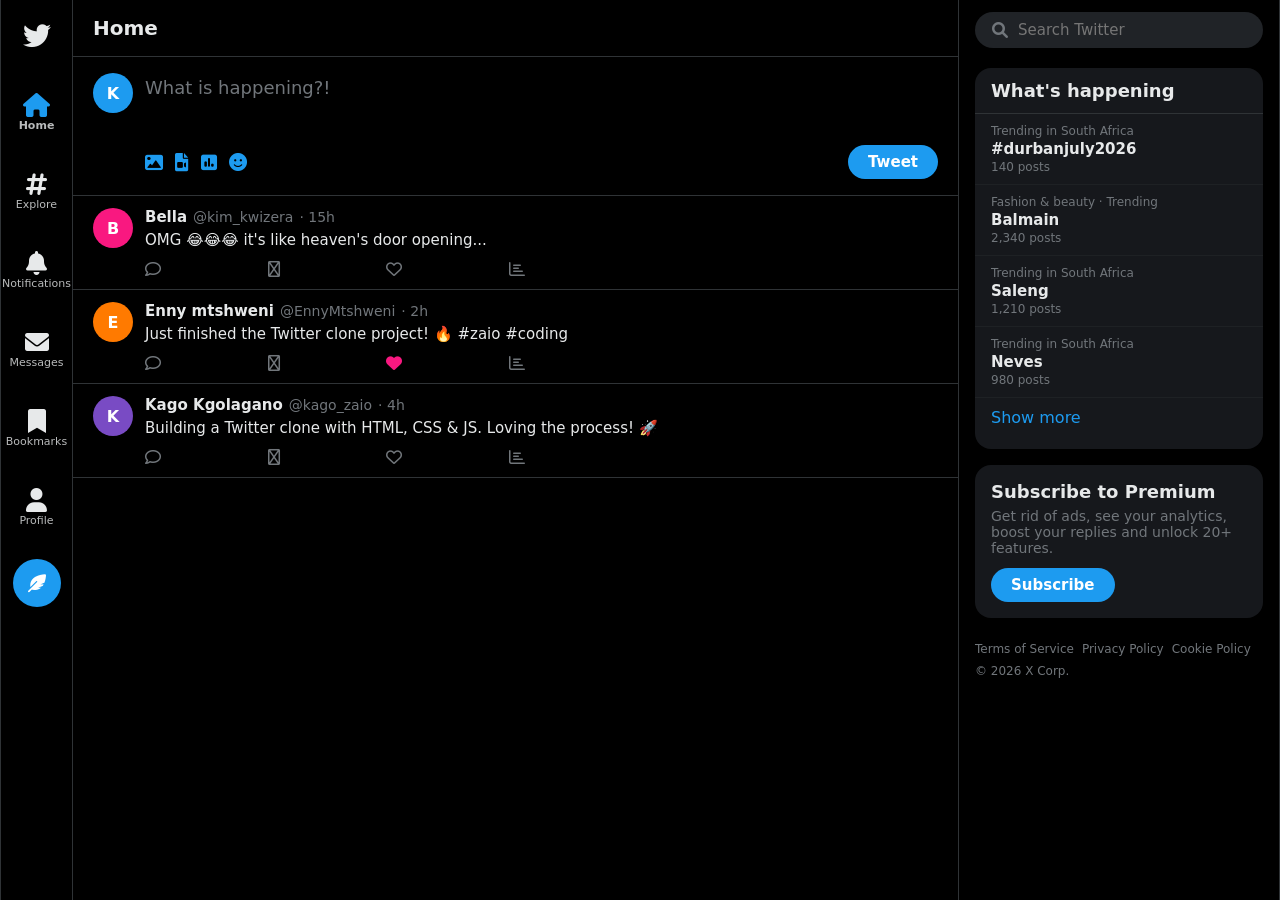
==== index.html @ 8035c953 "first commit" ====
<!DOCTYPE html>
<html lang="en">
<head>
  <meta charset="UTF-8" />
  <meta name="viewport" content="width=device-width, initial-scale=1.0, maximum-scale=1.0, user-scalable=yes" />
  <title>Twitter / X · Timeline</title>
  <!-- Font Awesome (free icons) -->
  <link rel="stylesheet" href="https://cdnjs.cloudflare.com/ajax/libs/font-awesome/6.0.0-beta3/css/all.min.css" />
  <!-- external CSS -->
  <link rel="stylesheet" href="./style.css" />
</head>
<body>
  <div class="app">

    <!-- ===== NAV SECTION (left sidebar) ===== -->
    <nav class="nav-sidebar" aria-label="Main navigation">
      <div class="logo"><i class="fab fa-twitter"></i></div>
      <a href="#" class="nav-item active"><i class="fas fa-home"></i><span>Home</span></a>
      <a href="#" class="nav-item"><i class="fas fa-hashtag"></i><span>Explore</span></a>
      <a href="#" class="nav-item"><i class="fas fa-bell"></i><span>Notifications</span></a>
      <a href="#" class="nav-item"><i class="fas fa-envelope"></i><span>Messages</span></a>
      <a href="#" class="nav-item"><i class="fas fa-bookmark"></i><span>Bookmarks</span></a>
      <a href="#" class="nav-item"><i class="fas fa-user"></i><span>Profile</span></a>
      <button class="tweet-btn" aria-label="Tweet"><i class="fas fa-feather-alt"></i></button>
    </nav>

    <!-- ===== MAIN SECTION (timeline) ===== -->
    <main class="main-timeline">
      <div class="main-header">
        <h2>Home</h2>
        <i class="fas fa-sparkles"></i>
      </div>

      <!-- Tweet box -->
      <div class="tweet-box">
        <div class="avatar">K</div>
        <div class="input-area">
          <textarea id="tweetInput" placeholder="What is happening?!" rows="2"></textarea>
          <div class="tweet-actions">
            <div class="icons">
              <i class="fas fa-image"></i>
              <i class="fas fa-file-video"></i>
              <i class="fas fa-poll"></i>
              <i class="fas fa-smile"></i>
            </div>
            <button class="tweet-submit" id="tweetSubmit">Tweet</button>
          </div>
        </div>
      </div>

      <!-- Feed / posts -->
      <div class="feed" id="feedContainer">
        <!-- posts injected by JS -->
      </div>
    </main>

    <!-- ===== RIGHT SIDEBAR (hero / trending + premium) ===== -->
    <aside class="right-sidebar">
      <div class="search-box">
        <i class="fas fa-search"></i>
        <input type="text" placeholder="Search Twitter" />
      </div>

      <div class="trends">
        <h3>What's happening</h3>
        <div class="trend-item">
          <div class="category">Trending in South Africa</div>
          <div class="title">#durbanjuly2026</div>
          <div class="count">140 posts</div>
        </div>
        <div class="trend-item">
          <div class="category">Fashion &amp; beauty · Trending</div>
          <div class="title">Balmain</div>
          <div class="count">2,340 posts</div>
        </div>
        <div class="trend-item">
          <div class="category">Trending in South Africa</div>
          <div class="title">Saleng</div>
          <div class="count">1,210 posts</div>
        </div>
        <div class="trend-item">
          <div class="category">Trending in South Africa</div>
          <div class="title">Neves</div>
          <div class="count">980 posts</div>
        </div>
        <div class="trend-item" style="color:#1d9bf0; font-weight:400; border-bottom: none;">
          Show more
        </div>
      </div>

      <div class="premium-card">
        <h4>Subscribe to Premium</h4>
        <p>Get rid of ads, see your analytics, boost your replies and unlock 20+ features.</p>
        <button>Subscribe</button>
      </div>

      <!-- tiny footer inside sidebar -->
      <div style="margin-top: 24px; font-size: 12px; color: #71767b; display: flex; flex-wrap: wrap; gap: 8px;">
        <span>Terms of Service</span> <span>Privacy Policy</span> <span>Cookie Policy</span>
        <span>&copy; 2026 X Corp.</span>
      </div>
    </aside>
  </div>

  <!-- external JavaScript -->
  <script src="./script.js"></script>
</body>
</html>
---- style.css ----
/* style.css – Twitter/X Timeline Clone */
* {
  margin: 0;
  padding: 0;
  box-sizing: border-box;
  font-family: system-ui, -apple-system, 'Segoe UI', Roboto, 'Helvetica Neue', Arial, sans-serif;
}

body {
  background: #000;
  color: #e7e9ea;
  display: flex;
  justify-content: center;
  min-height: 100vh;
}

/* main app container – mimics X layout */
.app {
  max-width: 1280px;
  width: 100%;
  display: grid;
  grid-template-columns: 72px 1fr 320px;
  gap: 0;
  background: #000;
  border-left: 1px solid #2f3336;
  border-right: 1px solid #2f3336;
  min-height: 100vh;
}

/* ========== NAV (left sidebar) ========== */
.nav-sidebar {
  padding: 12px 8px;
  border-right: 1px solid #2f3336;
  display: flex;
  flex-direction: column;
  align-items: center;
  gap: 24px;
  position: sticky;
  top: 0;
  height: 100vh;
  overflow-y: auto;
  background: #000;
}

.nav-sidebar .logo {
  font-size: 28px;
  color: #e7e9ea;
  padding: 8px;
  border-radius: 50%;
  transition: background 0.2s;
}
.nav-sidebar .logo:hover {
  background: #181818;
}

.nav-item {
  display: flex;
  flex-direction: column;
  align-items: center;
  font-size: 14px;
  color: #e7e9ea;
  padding: 8px 0;
  width: 100%;
  border-radius: 30px;
  transition: background 0.2s;
  text-decoration: none;
  font-weight: 400;
}
.nav-item i {
  font-size: 24px;
  margin-bottom: 2px;
}
.nav-item span {
  font-size: 11px;
  opacity: 0.8;
}
.nav-item:hover {
  background: #181818;
}
.nav-item.active {
  font-weight: 600;
}
.nav-item.active i {
  color: #1d9bf0;
}

.nav-sidebar .tweet-btn {
  background: #1d9bf0;
  border: none;
  color: #fff;
  font-weight: 700;
  padding: 12px 0;
  width: 48px;
  height: 48px;
  border-radius: 50%;
  font-size: 18px;
  cursor: pointer;
  transition: background 0.2s;
  display: flex;
  align-items: center;
  justify-content: center;
}
.nav-sidebar .tweet-btn:hover {
  background: #1a8cd8;
}

/* ========== MAIN (timeline) ========== */
.main-timeline {
  border-right: 1px solid #2f3336;
  min-height: 100vh;
  background: #000;
}

.main-header {
  position: sticky;
  top: 0;
  background: rgba(0, 0, 0, 0.85);
  backdrop-filter: blur(8px);
  padding: 16px 20px;
  border-bottom: 1px solid #2f3336;
  display: flex;
  justify-content: space-between;
  align-items: center;
  z-index: 10;
}
.main-header h2 {
  font-size: 20px;
  font-weight: 700;
}
.main-header i {
  font-size: 20px;
  color: #1d9bf0;
}

/* tweet box */
.tweet-box {
  padding: 16px 20px;
  border-bottom: 1px solid #2f3336;
  display: flex;
  gap: 12px;
  align-items: flex-start;
  background: #000;
}
.tweet-box .avatar {
  width: 40px;
  height: 40px;
  border-radius: 50%;
  background: #333;
  flex-shrink: 0;
  display: flex;
  align-items: center;
  justify-content: center;
  font-weight: 600;
  color: #fff;
  background: #1d9bf0;
}
.tweet-box .input-area {
  flex: 1;
}
.tweet-box textarea {
  width: 100%;
  background: transparent;
  border: none;
  resize: none;
  font-size: 18px;
  color: #e7e9ea;
  outline: none;
  min-height: 60px;
  padding: 4px 0;
  font-family: inherit;
}
.tweet-box textarea::placeholder {
  color: #71767b;
  font-weight: 400;
}
.tweet-actions {
  display: flex;
  justify-content: space-between;
  align-items: center;
  margin-top: 8px;
  flex-wrap: wrap;
}
.tweet-actions .icons {
  display: flex;
  gap: 12px;
  color: #1d9bf0;
  font-size: 18px;
}
.tweet-actions .icons i {
  cursor: pointer;
  transition: color 0.2s;
}
.tweet-actions .icons i:hover {
  color: #1a8cd8;
}
.tweet-actions .tweet-submit {
  background: #1d9bf0;
  border: none;
  color: #fff;
  font-weight: 700;
  padding: 8px 20px;
  border-radius: 30px;
  font-size: 15px;
  cursor: pointer;
  transition: background 0.2s;
}
.tweet-actions .tweet-submit:hover {
  background: #1a8cd8;
}

/* posts feed */
.feed {
  background: #000;
}

.post {
  padding: 12px 20px;
  border-bottom: 1px solid #2f3336;
  display: flex;
  gap: 12px;
  transition: background 0.2s;
}
.post:hover {
  background: #080808;
}
.post .avatar {
  width: 40px;
  height: 40px;
  border-radius: 50%;
  background: #2f3336;
  flex-shrink: 0;
  display: flex;
  align-items: center;
  justify-content: center;
  font-weight: 600;
  color: #fff;
}
.post .content {
  flex: 1;
}
.post .content .user {
  display: flex;
  align-items: center;
  gap: 6px;
  flex-wrap: wrap;
}
.post .content .user .name {
  font-weight: 700;
  font-size: 15px;
}
.post .content .user .handle {
  color: #71767b;
  font-size: 14px;
}
.post .content .user .time {
  color: #71767b;
  font-size: 14px;
}
.post .content .text {
  margin-top: 4px;
  font-size: 15px;
  line-height: 1.4;
}
.post .content .text i {
  color: #1d9bf0;
}
.post .actions {
  display: flex;
  justify-content: space-between;
  margin-top: 10px;
  max-width: 380px;
  color: #71767b;
}
.post .actions i {
  font-size: 16px;
  cursor: pointer;
  transition: color 0.2s;
}
.post .actions i:hover {
  color: #1d9bf0;
}
.post .actions .liked {
  color: #f91880;
}

/* ========== RIGHT SIDEBAR ========== */
.right-sidebar {
  padding: 12px 16px;
  background: #000;
  position: sticky;
  top: 0;
  height: 100vh;
  overflow-y: auto;
}

.right-sidebar .search-box {
  background: #202327;
  border-radius: 30px;
  padding: 8px 16px;
  display: flex;
  align-items: center;
  gap: 10px;
  margin-bottom: 20px;
  border: 1px solid transparent;
  transition: border 0.2s;
}
.right-sidebar .search-box:focus-within {
  border-color: #1d9bf0;
  background: #000;
}
.right-sidebar .search-box i {
  color: #71767b;
}
.right-sidebar .search-box input {
  background: transparent;
  border: none;
  outline: none;
  color: #e7e9ea;
  font-size: 15px;
  width: 100%;
}

.trends {
  background: #16181c;
  border-radius: 16px;
  padding: 12px 0;
  margin-bottom: 16px;
}
.trends h3 {
  padding: 0 16px 12px 16px;
  font-size: 18px;
  font-weight: 700;
  border-bottom: 1px solid #2f3336;
}
.trend-item {
  padding: 10px 16px;
  border-bottom: 1px solid #1e2124;
  cursor: pointer;
  transition: background 0.2s;
}
.trend-item:last-child {
  border-bottom: none;
}
.trend-item:hover {
  background: #1e2124;
}
.trend-item .category {
  font-size: 12px;
  color: #71767b;
}
.trend-item .title {
  font-weight: 700;
  font-size: 15px;
  margin: 2px 0;
}
.trend-item .count {
  font-size: 12px;
  color: #71767b;
}

.premium-card {
  background: #16181c;
  border-radius: 16px;
  padding: 16px;
  margin-top: 12px;
}
.premium-card h4 {
  font-size: 18px;
  font-weight: 700;
}
.premium-card p {
  color: #71767b;
  font-size: 14px;
  margin: 6px 0 12px 0;
}
.premium-card button {
  background: #1d9bf0;
  border: none;
  color: #fff;
  font-weight: 700;
  padding: 8px 20px;
  border-radius: 30px;
  font-size: 15px;
  cursor: pointer;
  transition: background 0.2s;
}
.premium-card button:hover {
  background: #1a8cd8;
}

/* ========== RESPONSIVE ========== */
@media (max-width: 1100px) {
  .app {
    grid-template-columns: 72px 1fr 0px;
  }
  .right-sidebar {
    display: none;
  }
}
@media (max-width: 600px) {
  .app {
    grid-template-columns: 1fr;
  }
  .nav-sidebar {
    display: none;
  }
  .main-timeline {
    border-right: none;
  }
  .main-header h2 {
    font-size: 18px;
  }
  .tweet-box textarea {
    font-size: 16px;
  }
  .post .content .text {
    font-size: 14px;
  }
}

/* tiny helpers */
.text-muted { color: #71767b; }
.mt-1 { margin-top: 4px; }
.mb-1 { margin-bottom: 4px; }
.flex { display: flex; }
.gap-2 { gap: 8px; }
.items-center { align-items: center; }
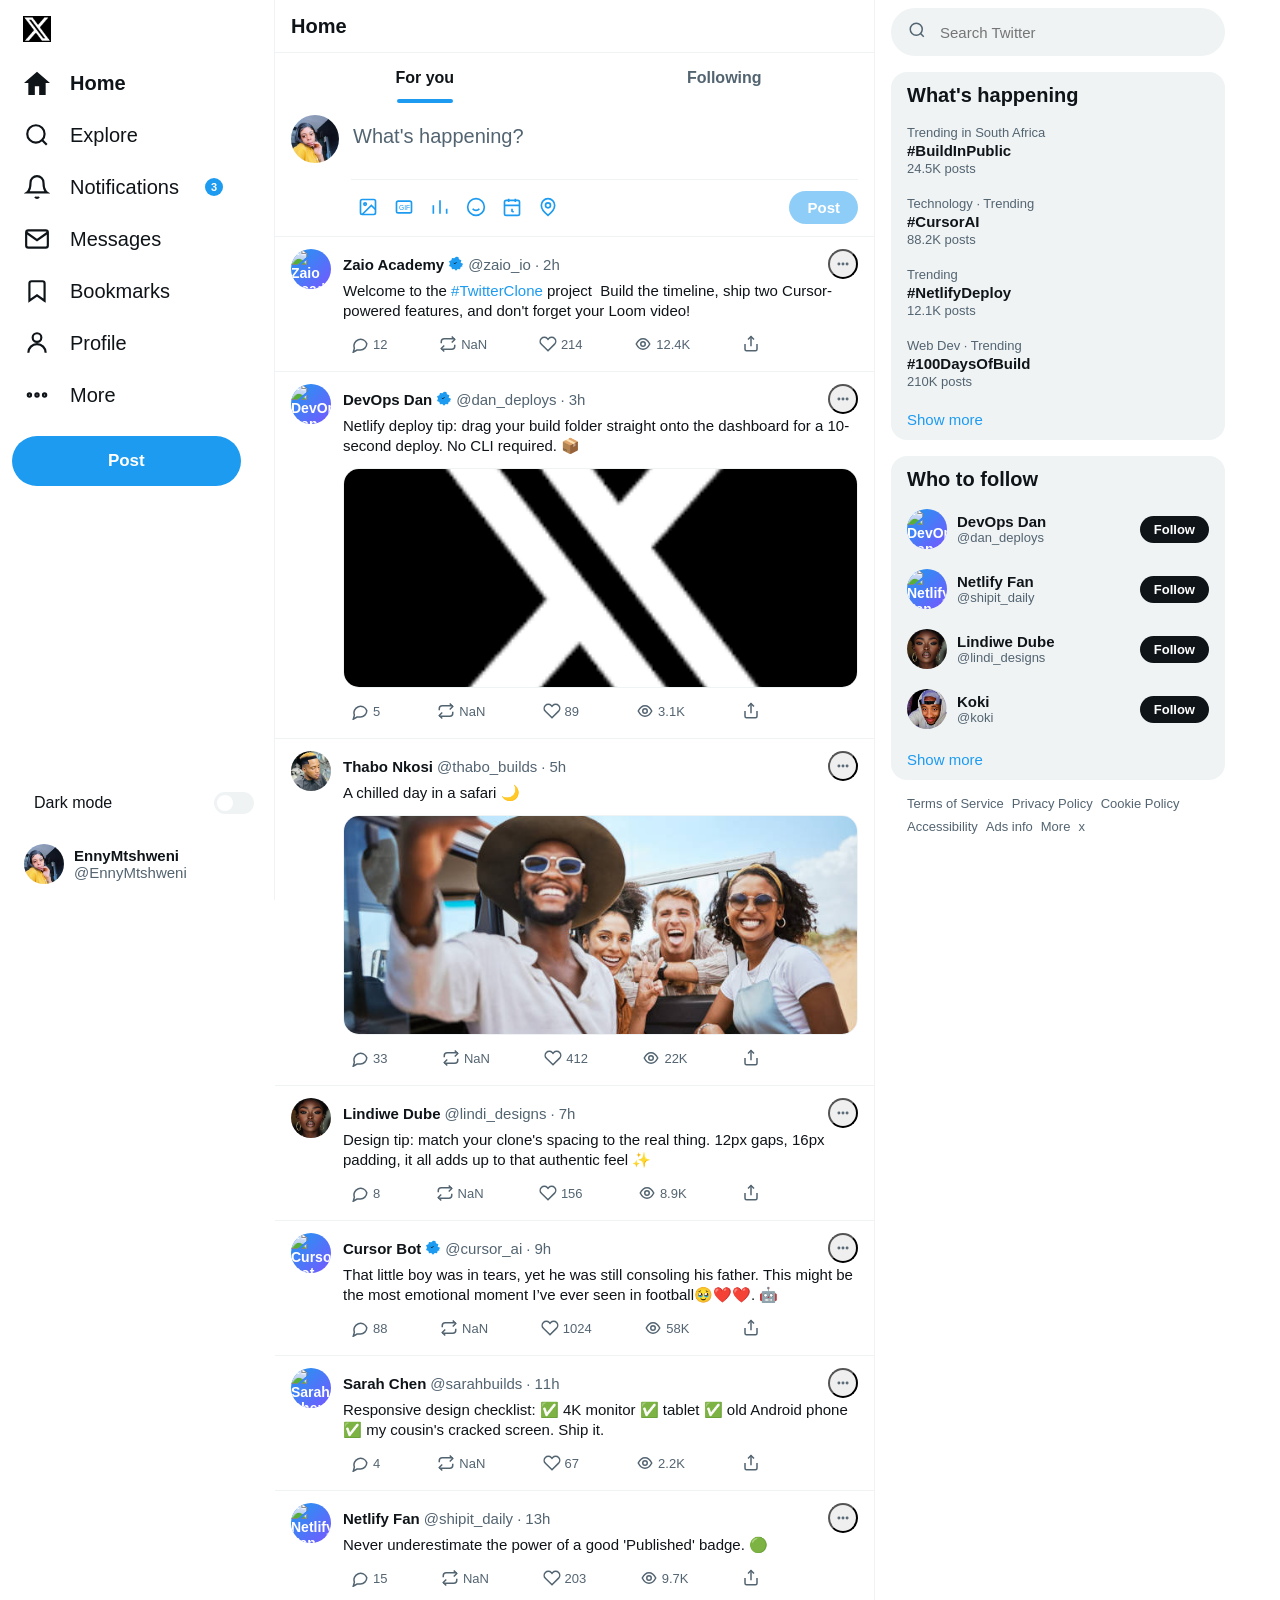
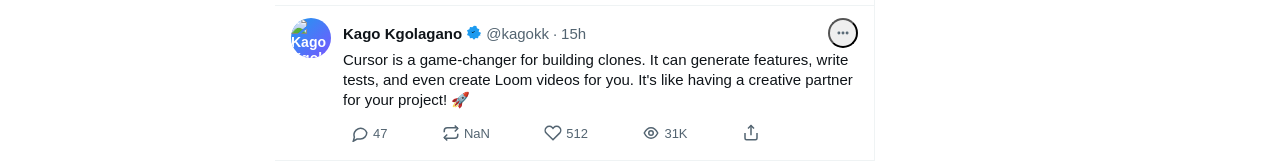
==== commit 1d810f7e: "second commit" ====
--- a/index.html
+++ b/index.html
@@ -1,108 +1,186 @@
 <!DOCTYPE html>
 <html lang="en">
 <head>
-  <meta charset="UTF-8" />
-  <meta name="viewport" content="width=device-width, initial-scale=1.0, maximum-scale=1.0, user-scalable=yes" />
-  <title>Twitter / X · Timeline</title>
-  <!-- Font Awesome (free icons) -->
-  <link rel="stylesheet" href="https://cdnjs.cloudflare.com/ajax/libs/font-awesome/6.0.0-beta3/css/all.min.css" />
-  <!-- external CSS -->
-  <link rel="stylesheet" href="./style.css" />
+<meta charset="UTF-8">
+<meta name="viewport" content="width=device-width, initial-scale=1.0">
+<title>Home / X-clone timeline</title>
+<link rel="stylesheet" href="./style.css">
 </head>
 <body>
-  <div class="app">
 
-    <!-- ===== NAV SECTION (left sidebar) ===== -->
-    <nav class="nav-sidebar" aria-label="Main navigation">
-      <div class="logo"><i class="fab fa-twitter"></i></div>
-      <a href="#" class="nav-item active"><i class="fas fa-home"></i><span>Home</span></a>
-      <a href="#" class="nav-item"><i class="fas fa-hashtag"></i><span>Explore</span></a>
-      <a href="#" class="nav-item"><i class="fas fa-bell"></i><span>Notifications</span></a>
-      <a href="#" class="nav-item"><i class="fas fa-envelope"></i><span>Messages</span></a>
-      <a href="#" class="nav-item"><i class="fas fa-bookmark"></i><span>Bookmarks</span></a>
-      <a href="#" class="nav-item"><i class="fas fa-user"></i><span>Profile</span></a>
-      <button class="tweet-btn" aria-label="Tweet"><i class="fas fa-feather-alt"></i></button>
-    </nav>
+<div class="app">
 
-    <!-- ===== MAIN SECTION (timeline) ===== -->
-    <main class="main-timeline">
-      <div class="main-header">
+  <!-- LEFT SIDEBAR -->
+  <aside class="left-sidebar">
+    <div>
+      <a href="./index.html" class="logo" aria-label="x timeline home">
+        <img src="./images/download.png" alt="Twitter logo" style="width: 28px; height: 28px; object-fit: contain;">
+      </a>
+      <nav class="nav-list" aria-label="Primary">
+        <a href="./index.html" class="nav-item active"><span>Home</span></a>
+        <a href="./explore.html" class="nav-item" id="navExplore"><span>Explore</span></a>
+        <a href="./index.html" class="nav-item" id="navNotifications"><span>Notifications</span><span class="badge">3</span></a>
+        <a href="./index.html" class="nav-item" id="navMessages"><span>Messages</span></a>
+        <a href="./index.html" class="nav-item" id="navBookmarks"><span>Bookmarks</span></a>
+        <a href="./login.html" class="nav-item" id="navProfile"><span>Profile</span></a>
+        <a href="./index.html" class="nav-item" id="navMore"><span>More</span></a>
+      </nav>
+      <button class="tweet-btn-main" data-open-modal>
+        <span class="full-label">Post</span>
+        <span class="icon-label" style="display:none;"></span>
+      </button>
+    </div>
+
+    <div>
+      <label class="theme-toggle">
+        <span style="display:flex;align-items:center;gap:10px;">
+          <span id="themeIcon"></span>
+          <span class="full-label">Dark mode</span>
+        </span>
+        <span class="switch">
+          <input type="checkbox" class="theme-checkbox">
+          <span class="slider"></span>
+        </span>
+      </label>
+      <a href="./login.html" class="profile-card">
+        <img src="./images/MY IMAGE.jpg" alt="You" class="avatar" style="width:40px;height:40px;border-radius:50%;object-fit:cover;">
+        <div class="names">
+          <div class="name">EnnyMtshweni</div>
+          <div class="handle">@EnnyMtshweni</div>
+        </div>
+        <span class="more-icon" id="profileMore"></span>
+      </a>
+    </div>
+  </aside>
+
+  <!-- MAIN TIMELINE -->
+  <main class="main">
+    <header class="main-header">
+      <div style="display:flex;align-items:center;gap:20px;">
+        <a href="./index.html" class="back-btn" id="mobileBack"></a>
         <h2>Home</h2>
-        <i class="fas fa-sparkles"></i>
       </div>
+    </header>
 
-      <!-- Tweet box -->
-      <div class="tweet-box">
-        <div class="avatar">K</div>
-        <div class="input-area">
-          <textarea id="tweetInput" placeholder="What is happening?!" rows="2"></textarea>
-          <div class="tweet-actions">
-            <div class="icons">
-              <i class="fas fa-image"></i>
-              <i class="fas fa-file-video"></i>
-              <i class="fas fa-poll"></i>
-              <i class="fas fa-smile"></i>
-            </div>
-            <button class="tweet-submit" id="tweetSubmit">Tweet</button>
+    <div class="tabs">
+      <div class="tab active">For you</div>
+      <div class="tab">Following</div>
+    </div>
+
+    <section class="composer" id="inlineComposer">
+      <img src="./images/MY IMAGE.jpg" alt="You" class="avatar" style="width:48px;height:48px;border-radius:50%;object-fit:cover;">
+      <div class="composer-body">
+        <textarea placeholder="What's happening?" rows="1"></textarea>
+        <div class="composer-footer">
+          <div class="composer-icons">
+            <button class="icon-btn" id="iconImage" title="Media"></button>
+            <button class="icon-btn" id="iconGif" title="GIF"></button>
+            <button class="icon-btn" id="iconPoll" title="Poll"></button>
+            <button class="icon-btn" id="iconEmoji" title="Emoji"></button>
+            <button class="icon-btn" id="iconSchedule" title="Schedule"></button>
+            <button class="icon-btn" id="iconLocation" title="Location"></button>
+          </div>
+          <div style="display:flex;align-items:center;gap:12px;">
+            <span class="char-counter" style="font-size:13px;color:var(--text-secondary);"></span>
+            <button class="composer-submit">Post</button>
           </div>
         </div>
       </div>
+    </section>
 
-      <!-- Feed / posts -->
-      <div class="feed" id="feedContainer">
-        <!-- posts injected by JS -->
-      </div>
-    </main>
+    <section id="feed" aria-label="Timeline">
+      <div class="loading-spinner"></div>
+    </section>
+  </main>
 
-    <!-- ===== RIGHT SIDEBAR (hero / trending + premium) ===== -->
-    <aside class="right-sidebar">
-      <div class="search-box">
-        <i class="fas fa-search"></i>
-        <input type="text" placeholder="Search Twitter" />
-      </div>
+  <!-- RIGHT SIDEBAR -->
+  <aside class="right-sidebar">
+    <div class="search-box">
+      <span id="searchIcon"></span>
+      <input type="text" placeholder="Search Twitter" id="searchInput">
+    </div>
+    <div class="widget" id="trendsWidget"></div>
+    <div class="widget" id="followWidget"></div>
+    <div class="footer-links">
+      <a href="./index.html">Terms of Service</a>
+      <a href="./index.html">Privacy Policy</a>
+      <a href="./index.html">Cookie Policy</a>
+      <a href="./index.html">Accessibility</a>
+      <a href="./index.html">Ads info</a>
+      <a href="./index.html">More</a>
+      <span>x</span>
+    </div>
+  </aside>
 
-      <div class="trends">
-        <h3>What's happening</h3>
-        <div class="trend-item">
-          <div class="category">Trending in South Africa</div>
-          <div class="title">#durbanjuly2026</div>
-          <div class="count">140 posts</div>
-        </div>
-        <div class="trend-item">
-          <div class="category">Fashion &amp; beauty · Trending</div>
-          <div class="title">Balmain</div>
-          <div class="count">2,340 posts</div>
-        </div>
-        <div class="trend-item">
-          <div class="category">Trending in South Africa</div>
-          <div class="title">Saleng</div>
-          <div class="count">1,210 posts</div>
-        </div>
-        <div class="trend-item">
-          <div class="category">Trending in South Africa</div>
-          <div class="title">Neves</div>
-          <div class="count">980 posts</div>
-        </div>
-        <div class="trend-item" style="color:#1d9bf0; font-weight:400; border-bottom: none;">
-          Show more
+</div>
+
+<!-- MOBILE BOTTOM NAV -->
+<nav class="mobile-nav" aria-label="Mobile navigation">
+  <a href="./index.html" id="mnHome"></a>
+  <a href="./explore.html" id="mnExplore"></a>
+  <a href="./index.html" id="mnNotif"></a>
+  <a href="./index.html" id="mnMail"></a>
+</nav>
+<button class="fab" data-open-modal aria-label="New Tweet" id="fabBtn"></button>
+
+<!-- TWEET MODAL (Cursor feature) -->
+<div class="modal-overlay" id="modalOverlay">
+  <div class="modal">
+    <button class="modal-close" id="modalCloseBtn"></button>
+    <p class="modal-reply-note hidden"></p>
+    <div class="composer" style="border-bottom:none;">
+      <img src="./images/MY IMAGE.jpg" alt="You" class="avatar" style="width:48px;height:48px;border-radius:50%;object-fit:cover;">
+      <div class="composer-body">
+        <textarea placeholder="What's happening?" rows="3"></textarea>
+        <div class="composer-footer">
+          <div class="composer-icons">
+            <button class="icon-btn"></button>
+            <button class="icon-btn"></button>
+            <button class="icon-btn"></button>
+            <button class="icon-btn"></button>
+          </div>
+          <div style="display:flex;align-items:center;gap:12px;">
+            <span class="char-counter" style="font-size:13px;color:var(--text-secondary);"></span>
+            <button class="composer-submit">Post</button>
+          </div>
         </div>
       </div>
+    </div>
+  </div>
+</div>
 
-      <div class="premium-card">
-        <h4>Subscribe to Premium</h4>
-        <p>Get rid of ads, see your analytics, boost your replies and unlock 20+ features.</p>
-        <button>Subscribe</button>
-      </div>
-
-      <!-- tiny footer inside sidebar -->
-      <div style="margin-top: 24px; font-size: 12px; color: #71767b; display: flex; flex-wrap: wrap; gap: 8px;">
-        <span>Terms of Service</span> <span>Privacy Policy</span> <span>Cookie Policy</span>
-        <span>&copy; 2026 X Corp.</span>
-      </div>
-    </aside>
-  </div>
-
-  <!-- external JavaScript -->
-  <script src="./script.js"></script>
-</body>
-</html>+<script src="script.js"></script>
+<script>
+  /* Inject icons that need JS-side SVG strings (kept out of raw HTML above for readability) */
+  document.addEventListener("DOMContentLoaded", () => {
+    document.querySelector('.left-sidebar .nav-item.active').innerHTML = ICONS.homeFilled + '<span>Home</span>';
+    document.getElementById('navExplore').innerHTML = ICONS.explore + '<span>Explore</span>';
+    document.getElementById('navNotifications').innerHTML = ICONS.bell + '<span>Notifications</span><span class="badge">3</span>';
+    document.getElementById('navMessages').innerHTML = ICONS.mail + '<span>Messages</span>';
+    document.getElementById('navBookmarks').innerHTML = ICONS.bookmark + '<span>Bookmarks</span>';
+    document.getElementById('navProfile').innerHTML = ICONS.user + '<span>Profile</span>';
+    document.getElementById('navMore').innerHTML = ICONS.more + '<span>More</span>';
+    document.getElementById('mobileBack').innerHTML = ICONS.back;
+    document.getElementById('profileMore').innerHTML = ICONS.dots;
+    document.getElementById('searchIcon').innerHTML = ICONS.search;
+    document.getElementById('themeIcon').innerHTML = ICONS.moon;
+    document.getElementById('iconImage').innerHTML = ICONS.image;
+    document.getElementById('iconGif').innerHTML = ICONS.gif;
+    document.getElementById('iconPoll').innerHTML = ICONS.poll;
+    document.getElementById('iconEmoji').innerHTML = ICONS.emoji;
+    document.getElementById('iconSchedule').innerHTML = ICONS.schedule;
+    document.getElementById('iconLocation').innerHTML = ICONS.location;
+    document.getElementById('mnHome').innerHTML = ICONS.homeFilled;
+    document.getElementById('mnExplore').innerHTML = ICONS.explore;
+    document.getElementById('mnNotif').innerHTML = ICONS.bell;
+    document.getElementById('mnMail').innerHTML = ICONS.mail;
+    document.getElementById('fabBtn').innerHTML = '<svg viewBox="0 0 24 24" fill="none" stroke="currentColor" stroke-width="2.5"><path d="M12 5v14M5 12h14"/></svg>';
+    document.querySelector('.tweet-btn-main .icon-label').innerHTML = '<svg viewBox="0 0 24 24" fill="none" stroke="currentColor" stroke-width="2.5" style="width:24px;height:24px;"><path d="M12 5v14M5 12h14"/></svg>';
+    document.getElementById('modalCloseBtn').innerHTML = ICONS.x;
+    document.querySelectorAll('.modal .composer-icons .icon-btn')[0].innerHTML = ICONS.image;
+    document.querySelectorAll('.modal .composer-icons .icon-btn')[1].innerHTML = ICONS.gif;
+    document.querySelectorAll('.modal .composer-icons .icon-btn')[2].innerHTML = ICONS.poll;
+    document.querySelectorAll('.modal .composer-icons .icon-btn')[3].innerHTML = ICONS.emoji;
+  });
+</script>
+</body>
--- a/style.css
+++ b/style.css
@@ -1,427 +1,621 @@
-/* style.css – Twitter/X Timeline Clone */
-* {
+/* ===========================================================
+   FakeTwitter HQ — styles.css
+   A faithful, responsive Twitter/X timeline clone
+   =========================================================== */
+
+:root {
+  --blue: #1d9bf0;
+  --blue-dark: #1a8cd8;
+  --blue-tint: rgba(29, 155, 240, 0.1);
+  --green: #00ba7c;
+  --pink: #f91880;
+  --black: #0f1419;
+  --dark-gray: #536471;
+  --light-gray: #eff3f4;
+  --border: #eff3f4;
+  --white: #ffffff;
+  --bg: #ffffff;
+  --text: #0f1419;
+  --text-secondary: #536471;
+  --hover: rgba(15, 20, 25, 0.03);
+  --sidebar-hover: rgba(15, 20, 25, 0.1);
+  --font: -apple-system, BlinkMacSystemFont, "Segoe UI", Roboto, Helvetica, Arial, sans-serif;
+  --radius-full: 9999px;
+  --radius-lg: 16px;
+  --radius-md: 12px;
+  --header-h: 53px;
+}
+
+[data-theme="dark"] {
+  --black: #e7e9ea;
+  --dark-gray: #71767b;
+  --light-gray: #16181c;
+  --border: #2f3336;
+  --white: #000000;
+  --bg: #000000;
+  --text: #e7e9ea;
+  --text-secondary: #71767b;
+  --hover: rgba(239, 243, 244, 0.03);
+  --sidebar-hover: rgba(239, 243, 244, 0.1);
+  --blue-tint: rgba(29, 155, 240, 0.15);
+}
+
+* { box-sizing: border-box; }
+
+html, body {
   margin: 0;
   padding: 0;
-  box-sizing: border-box;
-  font-family: system-ui, -apple-system, 'Segoe UI', Roboto, 'Helvetica Neue', Arial, sans-serif;
+  font-family: var(--font);
+  background: var(--bg);
+  color: var(--text);
+  min-height: 100vh;
+  transition: background 0.2s ease, color 0.2s ease;
 }
 
 body {
-  background: #000;
-  color: #e7e9ea;
-  display: flex;
-  justify-content: center;
+  overflow-x: hidden;
+}
+
+a { text-decoration: none; color: inherit; }
+button { font-family: inherit; cursor: pointer; }
+ul { list-style: none; margin: 0; padding: 0; }
+img { max-width: 100%; display: block; }
+
+/* Scrollbar */
+::-webkit-scrollbar { width: 10px; }
+::-webkit-scrollbar-thumb { background: transparent; }
+:hover::-webkit-scrollbar-thumb { background: var(--border); border-radius: 10px; }
+
+/* ===========================================================
+   LAYOUT — 3 column grid, collapses responsively
+   =========================================================== */
+.app {
+  display: grid;
+  grid-template-columns: 275px minmax(0, 600px) 350px;
+  max-width: 1290px;
+  margin: 0 auto;
   min-height: 100vh;
 }
 
-/* main app container – mimics X layout */
-.app {
-  max-width: 1280px;
-  width: 100%;
-  display: grid;
-  grid-template-columns: 72px 1fr 320px;
-  gap: 0;
-  background: #000;
-  border-left: 1px solid #2f3336;
-  border-right: 1px solid #2f3336;
-  min-height: 100vh;
-}
-
-/* ========== NAV (left sidebar) ========== */
-.nav-sidebar {
-  padding: 12px 8px;
-  border-right: 1px solid #2f3336;
+@media (max-width: 1265px) {
+  .app { grid-template-columns: 88px minmax(0, 600px) 350px; }
+}
+
+@media (max-width: 1000px) {
+  .app { grid-template-columns: 88px minmax(0, 1fr); }
+  .right-sidebar { display: none; }
+}
+
+@media (max-width: 688px) {
+  .app { grid-template-columns: minmax(0, 1fr); }
+  .left-sidebar { display: none; }
+}
+
+/* ===========================================================
+   LEFT SIDEBAR
+   =========================================================== */
+.left-sidebar {
+  border-right: 1px solid var(--border);
   display: flex;
   flex-direction: column;
-  align-items: center;
-  gap: 24px;
+  justify-content: space-between;
+  padding: 4px 8px 4px 12px;
+  height: 100vh;
   position: sticky;
   top: 0;
-  height: 100vh;
-  overflow-y: auto;
-  background: #000;
-}
-
-.nav-sidebar .logo {
-  font-size: 28px;
-  color: #e7e9ea;
-  padding: 8px;
-  border-radius: 50%;
-  transition: background 0.2s;
-}
-.nav-sidebar .logo:hover {
-  background: #181818;
-}
+}
+
+.logo {
+  width: 50px;
+  height: 50px;
+  display: flex;
+  align-items: center;
+  justify-content: center;
+  border-radius: var(--radius-full);
+  color: var(--blue);
+  margin-bottom: 4px;
+}
+.logo:hover { background: var(--blue-tint); }
+.logo img { width: 28px; height: 28px; object-fit: contain; display: block; }
+
+.nav-list { display: flex; flex-direction: column; gap: 2px; margin-top: 4px; }
 
 .nav-item {
   display: flex;
-  flex-direction: column;
-  align-items: center;
-  font-size: 14px;
-  color: #e7e9ea;
-  padding: 8px 0;
-  width: 100%;
-  border-radius: 30px;
-  transition: background 0.2s;
-  text-decoration: none;
-  font-weight: 400;
-}
-.nav-item i {
-  font-size: 24px;
-  margin-bottom: 2px;
-}
-.nav-item span {
+  align-items: center;
+  gap: 20px;
+  padding: 12px;
+  border-radius: var(--radius-full);
+  font-size: 20px;
+  width: fit-content;
+  max-width: 100%;
+  transition: background 0.15s ease;
+}
+.nav-item:hover { background: var(--sidebar-hover); }
+.nav-item svg { width: 26px; height: 26px; flex-shrink: 0; }
+.nav-item span { white-space: nowrap; }
+.nav-item.active { font-weight: 800; }
+
+.nav-item .badge {
+  background: var(--blue);
+  color: #fff;
   font-size: 11px;
-  opacity: 0.8;
-}
-.nav-item:hover {
-  background: #181818;
-}
-.nav-item.active {
-  font-weight: 600;
-}
-.nav-item.active i {
-  color: #1d9bf0;
-}
-
-.nav-sidebar .tweet-btn {
-  background: #1d9bf0;
+  font-weight: 700;
+  border-radius: var(--radius-full);
+  padding: 0 6px;
+  min-width: 18px;
+  height: 18px;
+  display: inline-flex;
+  align-items: center;
+  justify-content: center;
+  margin-left: 6px;
+}
+
+.tweet-btn-main {
+  background: var(--blue);
+  color: #fff;
   border: none;
+  border-radius: var(--radius-full);
+  width: 90%;
+  padding: 15px 0;
+  font-size: 17px;
+  font-weight: 700;
+  margin-top: 16px;
+  transition: background 0.15s ease;
+}
+.tweet-btn-main:hover { background: var(--blue-dark); }
+
+@media (max-width: 1265px) {
+  .nav-item span, .logo-text { display: none; }
+  .nav-item { justify-content: center; width: 50px; }
+  .tweet-btn-main { width: 50px; height: 50px; padding: 0; border-radius: var(--radius-full); position: relative; }
+  .tweet-btn-main .full-label { display: none; }
+  .tweet-btn-main .icon-label { display: inline-flex !important; }
+}
+.tweet-btn-main .icon-label { display: none; }
+
+.profile-card {
+  display: flex;
+  align-items: center;
+  gap: 10px;
+  padding: 12px;
+  border-radius: var(--radius-full);
+  margin-top: 8px;
+}
+.profile-card:hover { background: var(--sidebar-hover); }
+.profile-card .names { flex: 1; min-width: 0; }
+.profile-card .names .name { font-weight: 700; font-size: 15px; white-space: nowrap; overflow: hidden; text-overflow: ellipsis; }
+.profile-card .names .handle { color: var(--text-secondary); font-size: 15px; }
+@media (max-width: 1265px) { .profile-card .names, .profile-card .more-icon { display: none; } }
+
+.avatar {
+  border-radius: var(--radius-full);
+  flex-shrink: 0;
+  display: flex;
+  align-items: center;
+  justify-content: center;
+  font-weight: 700;
   color: #fff;
-  font-weight: 700;
-  padding: 12px 0;
-  width: 48px;
-  height: 48px;
-  border-radius: 50%;
-  font-size: 18px;
-  cursor: pointer;
-  transition: background 0.2s;
-  display: flex;
-  align-items: center;
-  justify-content: center;
-}
-.nav-sidebar .tweet-btn:hover {
-  background: #1a8cd8;
-}
-
-/* ========== MAIN (timeline) ========== */
-.main-timeline {
-  border-right: 1px solid #2f3336;
+  background: linear-gradient(135deg, var(--blue), #7856ff);
+}
+
+/* ===========================================================
+   MAIN TIMELINE
+   =========================================================== */
+.main {
+  border-right: 1px solid var(--border);
   min-height: 100vh;
-  background: #000;
 }
 
 .main-header {
   position: sticky;
   top: 0;
-  background: rgba(0, 0, 0, 0.85);
-  backdrop-filter: blur(8px);
-  padding: 16px 20px;
-  border-bottom: 1px solid #2f3336;
-  display: flex;
+  z-index: 10;
+  background: color-mix(in srgb, var(--bg) 85%, transparent);
+  backdrop-filter: blur(12px);
+  border-bottom: 1px solid var(--border);
+  display: flex;
+  align-items: center;
   justify-content: space-between;
-  align-items: center;
-  z-index: 10;
-}
-.main-header h2 {
+  height: var(--header-h);
+  padding: 0 16px;
+}
+.main-header h2 { font-size: 20px; margin: 0; font-weight: 800; }
+.main-header .back-btn { display: none; }
+@media (max-width: 688px) {
+  .main-header .back-btn { display: flex; align-items:center; justify-content:center; width: 34px; height: 34px; border-radius: 50%; }
+  .main-header .back-btn:hover { background: var(--hover); }
+}
+
+.tabs { display: flex; }
+.tab {
+  flex: 1;
+  text-align: center;
+  padding: 16px 0;
+  font-weight: 600;
+  color: var(--text-secondary);
+  position: relative;
+  transition: background 0.15s ease;
+}
+.tab:hover { background: var(--hover); }
+.tab.active { color: var(--text); font-weight: 800; }
+.tab.active::after {
+  content: "";
+  position: absolute;
+  bottom: 0;
+  left: 50%;
+  transform: translateX(-50%);
+  width: 56px;
+  height: 4px;
+  background: var(--blue);
+  border-radius: 4px;
+}
+
+/* Compose box */
+.composer {
+  display: flex;
+  gap: 12px;
+  padding: 12px 16px;
+  border-bottom: 1px solid var(--border);
+}
+.composer .avatar { width: 48px; height: 48px; font-size: 17px; }
+.composer-body { flex: 1; min-width: 0; }
+.composer textarea {
+  width: 100%;
+  border: none;
+  outline: none;
+  resize: none;
+  background: transparent;
+  color: var(--text);
   font-size: 20px;
-  font-weight: 700;
-}
-.main-header i {
-  font-size: 20px;
-  color: #1d9bf0;
-}
-
-/* tweet box */
-.tweet-box {
-  padding: 16px 20px;
-  border-bottom: 1px solid #2f3336;
-  display: flex;
-  gap: 12px;
-  align-items: flex-start;
-  background: #000;
-}
-.tweet-box .avatar {
-  width: 40px;
-  height: 40px;
+  font-family: inherit;
+  min-height: 52px;
+  padding-top: 10px;
+}
+.composer textarea::placeholder { color: var(--text-secondary); }
+
+.composer-footer {
+  display: flex;
+  align-items: center;
+  justify-content: space-between;
+  border-top: 1px solid var(--border);
+  padding-top: 10px;
+  margin-top: 8px;
+}
+.composer-icons { display: flex; gap: 2px; }
+.icon-btn {
+  width: 34px; height: 34px;
+  display: flex; align-items: center; justify-content: center;
   border-radius: 50%;
-  background: #333;
-  flex-shrink: 0;
-  display: flex;
-  align-items: center;
-  justify-content: center;
-  font-weight: 600;
+  color: var(--blue);
+  background: none; border: none;
+}
+.icon-btn:hover { background: var(--blue-tint); }
+.icon-btn svg { width: 20px; height: 20px; }
+
+.composer-submit {
+  background: var(--blue);
   color: #fff;
-  background: #1d9bf0;
-}
-.tweet-box .input-area {
-  flex: 1;
-}
-.tweet-box textarea {
-  width: 100%;
-  background: transparent;
   border: none;
-  resize: none;
-  font-size: 18px;
-  color: #e7e9ea;
-  outline: none;
-  min-height: 60px;
-  padding: 4px 0;
-  font-family: inherit;
-}
-.tweet-box textarea::placeholder {
-  color: #71767b;
-  font-weight: 400;
-}
-.tweet-actions {
-  display: flex;
-  justify-content: space-between;
-  align-items: center;
-  margin-top: 8px;
-  flex-wrap: wrap;
-}
-.tweet-actions .icons {
-  display: flex;
-  gap: 12px;
-  color: #1d9bf0;
-  font-size: 18px;
-}
-.tweet-actions .icons i {
-  cursor: pointer;
-  transition: color 0.2s;
-}
-.tweet-actions .icons i:hover {
-  color: #1a8cd8;
-}
-.tweet-actions .tweet-submit {
-  background: #1d9bf0;
-  border: none;
-  color: #fff;
-  font-weight: 700;
-  padding: 8px 20px;
-  border-radius: 30px;
-  font-size: 15px;
-  cursor: pointer;
-  transition: background 0.2s;
-}
-.tweet-actions .tweet-submit:hover {
-  background: #1a8cd8;
-}
-
-/* posts feed */
-.feed {
-  background: #000;
-}
-
-.post {
-  padding: 12px 20px;
-  border-bottom: 1px solid #2f3336;
-  display: flex;
-  gap: 12px;
-  transition: background 0.2s;
-}
-.post:hover {
-  background: #080808;
-}
-.post .avatar {
-  width: 40px;
-  height: 40px;
-  border-radius: 50%;
-  background: #2f3336;
-  flex-shrink: 0;
-  display: flex;
-  align-items: center;
-  justify-content: center;
-  font-weight: 600;
-  color: #fff;
-}
-.post .content {
-  flex: 1;
-}
-.post .content .user {
-  display: flex;
-  align-items: center;
-  gap: 6px;
-  flex-wrap: wrap;
-}
-.post .content .user .name {
+  border-radius: var(--radius-full);
+  padding: 8px 18px;
   font-weight: 700;
   font-size: 15px;
-}
-.post .content .user .handle {
-  color: #71767b;
-  font-size: 14px;
-}
-.post .content .user .time {
-  color: #71767b;
-  font-size: 14px;
-}
-.post .content .text {
+  opacity: 0.5;
+  pointer-events: none;
+  transition: background 0.15s ease, opacity 0.15s ease;
+}
+.composer-submit.active { opacity: 1; pointer-events: auto; }
+.composer-submit:hover.active { background: var(--blue-dark); }
+
+/* Tweet feed */
+.tweet {
+  display: flex;
+  gap: 12px;
+  padding: 12px 16px;
+  border-bottom: 1px solid var(--border);
+  transition: background 0.1s ease;
+  animation: fadeIn 0.4s ease;
+}
+.tweet:hover { background: var(--hover); }
+@keyframes fadeIn { from { opacity: 0; transform: translateY(6px);} to { opacity:1; transform: translateY(0);} }
+
+.tweet .avatar { width: 40px; height: 40px; font-size: 14px; }
+.tweet-content { flex: 1; min-width: 0; }
+.tweet-head { display: flex; align-items: center; gap: 4px; flex-wrap: wrap; }
+.tweet-head .name { font-weight: 700; font-size: 15px; }
+.tweet-head .handle, .tweet-head .dot, .tweet-head .time { color: var(--text-secondary); font-size: 15px; }
+.tweet-head .verified { width: 16px; height: 16px; color: var(--blue); flex-shrink: 0; }
+.tweet-more { margin-left: auto; color: var(--text-secondary); width: 30px; height: 30px; border-radius: 50%; display:flex; align-items:center; justify-content:center; flex-shrink:0; }
+.tweet-more:hover { background: var(--blue-tint); color: var(--blue); }
+
+.tweet-text { font-size: 15px; line-height: 20px; margin: 2px 0 8px; white-space: pre-wrap; word-wrap: break-word; }
+.tweet-text .hashtag, .tweet-text .mention { color: var(--blue); }
+
+.tweet-media {
+  border-radius: var(--radius-lg);
+  overflow: hidden;
+  border: 1px solid var(--border);
+  margin-bottom: 8px;
+  max-height: 400px;
+}
+.tweet-media img { width: 100%; height: 100%; object-fit: cover; }
+
+.tweet-actions {
+  display: flex;
+  justify-content: space-between;
+  max-width: 425px;
   margin-top: 4px;
-  font-size: 15px;
-  line-height: 1.4;
-}
-.post .content .text i {
-  color: #1d9bf0;
-}
-.post .actions {
-  display: flex;
-  justify-content: space-between;
-  margin-top: 10px;
-  max-width: 380px;
-  color: #71767b;
-}
-.post .actions i {
-  font-size: 16px;
-  cursor: pointer;
-  transition: color 0.2s;
-}
-.post .actions i:hover {
-  color: #1d9bf0;
-}
-.post .actions .liked {
-  color: #f91880;
-}
-
-/* ========== RIGHT SIDEBAR ========== */
+}
+.action-btn {
+  display: flex;
+  align-items: center;
+  gap: 4px;
+  color: var(--text-secondary);
+  background: none;
+  border: none;
+  font-size: 13px;
+  padding: 6px 8px;
+  border-radius: var(--radius-full);
+  transition: background 0.15s ease, color 0.15s ease;
+}
+.action-btn svg { width: 18px; height: 18px; }
+.action-btn.reply:hover { color: var(--blue); background: var(--blue-tint); }
+.action-btn.retweet:hover { color: var(--green); background: rgba(0,186,124,0.1); }
+.action-btn.retweet.active { color: var(--green); }
+.action-btn.like:hover { color: var(--pink); background: rgba(249,24,128,0.1); }
+.action-btn.like.active { color: var(--pink); }
+.action-btn.like.active svg { fill: var(--pink); }
+.action-btn.share:hover { color: var(--blue); background: var(--blue-tint); }
+
+/* ===========================================================
+   RIGHT SIDEBAR
+   =========================================================== */
 .right-sidebar {
-  padding: 12px 16px;
-  background: #000;
+  padding: 8px 0 8px 16px;
+  height: 100vh;
+  overflow-y: auto;
   position: sticky;
   top: 0;
-  height: 100vh;
-  overflow-y: auto;
-}
-
-.right-sidebar .search-box {
-  background: #202327;
-  border-radius: 30px;
-  padding: 8px 16px;
-  display: flex;
-  align-items: center;
-  gap: 10px;
-  margin-bottom: 20px;
+}
+.search-box {
+  display: flex;
+  align-items: center;
+  gap: 12px;
+  background: var(--light-gray);
+  border-radius: var(--radius-full);
+  padding: 12px 16px;
+  margin-bottom: 16px;
   border: 1px solid transparent;
-  transition: border 0.2s;
-}
-.right-sidebar .search-box:focus-within {
-  border-color: #1d9bf0;
-  background: #000;
-}
-.right-sidebar .search-box i {
-  color: #71767b;
-}
-.right-sidebar .search-box input {
-  background: transparent;
+}
+.search-box:focus-within { background: var(--bg); border-color: var(--blue); }
+.search-box svg { width: 18px; height: 18px; color: var(--text-secondary); flex-shrink: 0; }
+.search-box input { border: none; outline: none; background: transparent; color: var(--text); font-size: 15px; width: 100%; }
+
+.widget {
+  background: var(--light-gray);
+  border-radius: var(--radius-lg);
+  margin-bottom: 16px;
+  overflow: hidden;
+}
+.widget h3 { font-size: 20px; font-weight: 800; padding: 12px 16px 0; margin: 0 0 8px; }
+.trend-item, .follow-item {
+  padding: 10px 16px;
+  display: flex;
+  flex-direction: column;
+  gap: 2px;
+  transition: background 0.15s ease;
+  cursor: pointer;
+}
+.trend-item:hover, .follow-item:hover { background: rgba(15,20,25,0.06); }
+.trend-item .meta { font-size: 13px; color: var(--text-secondary); }
+.trend-item .tag { font-weight: 700; font-size: 15px; }
+.trend-item .count { font-size: 13px; color: var(--text-secondary); }
+
+.follow-item { flex-direction: row; align-items: center; gap: 10px; }
+.follow-item .avatar { width: 40px; height: 40px; font-size: 14px; }
+.follow-item .info { flex: 1; min-width: 0; }
+.follow-item .info .name { font-weight: 700; font-size: 15px; white-space: nowrap; overflow: hidden; text-overflow: ellipsis; }
+.follow-item .info .handle { font-size: 13px; color: var(--text-secondary); }
+.follow-btn {
+  background: var(--text);
+  color: var(--bg);
   border: none;
-  outline: none;
-  color: #e7e9ea;
+  border-radius: var(--radius-full);
+  padding: 6px 14px;
+  font-weight: 700;
+  font-size: 13px;
+  flex-shrink: 0;
+}
+.follow-btn.following { background: transparent; border: 1px solid var(--border); color: var(--text); }
+
+.show-more { display: block; padding: 12px 16px; color: var(--blue); font-size: 15px; }
+.show-more:hover { background: rgba(15,20,25,0.06); }
+
+.footer-links {
+  font-size: 13px;
+  color: var(--text-secondary);
+  padding: 0 16px;
+  display: flex;
+  flex-wrap: wrap;
+  gap: 8px;
+}
+.footer-links a:hover { text-decoration: underline; }
+
+/* ===========================================================
+   MOBILE BOTTOM NAV
+   =========================================================== */
+.mobile-nav {
+  display: none;
+}
+@media (max-width: 688px) {
+  .mobile-nav {
+    display: flex;
+    position: fixed;
+    bottom: 0; left: 0; right: 0;
+    background: color-mix(in srgb, var(--bg) 90%, transparent);
+    backdrop-filter: blur(12px);
+    border-top: 1px solid var(--border);
+    justify-content: space-around;
+    padding: 4px 0;
+    z-index: 20;
+  }
+  .mobile-nav a { padding: 10px 18px; border-radius: 50%; }
+  .mobile-nav a svg { width: 24px; height: 24px; }
+  .mobile-nav a:hover { background: var(--hover); }
+  .main { padding-bottom: 56px; }
+  .fab {
+    display: flex !important;
+  }
+}
+
+.fab {
+  display: none;
+  position: fixed;
+  bottom: 70px;
+  right: 16px;
+  width: 56px;
+  height: 56px;
+  border-radius: 50%;
+  background: var(--blue);
+  color: #fff;
+  align-items: center;
+  justify-content: center;
+  box-shadow: 0 4px 12px rgba(0,0,0,0.2);
+  border: none;
+  z-index: 20;
+}
+.fab svg { width: 26px; height: 26px; }
+
+/* ===========================================================
+   TWEET MODAL (Cursor feature #1)
+   =========================================================== */
+.modal-overlay {
+  position: fixed;
+  inset: 0;
+  background: rgba(91, 112, 131, 0.4);
+  display: none;
+  align-items: flex-start;
+  justify-content: center;
+  z-index: 100;
+  padding-top: 50px;
+}
+.modal-overlay.open { display: flex; animation: overlayIn 0.15s ease; }
+@keyframes overlayIn { from { opacity: 0; } to { opacity: 1; } }
+
+.modal {
+  background: var(--bg);
+  border-radius: var(--radius-lg);
+  width: 600px;
+  max-width: 92vw;
+  padding: 12px 0;
+  animation: modalIn 0.15s ease;
+}
+@keyframes modalIn { from { transform: scale(0.95); opacity: 0;} to { transform: scale(1); opacity: 1;} }
+.modal-close {
+  width: 34px; height: 34px;
+  border-radius: 50%;
+  display: flex; align-items: center; justify-content: center;
+  margin: 0 8px 8px;
+  background: none; border: none;
+  color: var(--text);
+}
+.modal-close:hover { background: var(--hover); }
+.modal-close svg { width: 18px; height: 18px; }
+.modal .composer { border-bottom: none; padding: 12px 16px 0; }
+.modal .composer-footer { padding: 10px 16px 4px; }
+.modal .composer textarea { font-size: 22px; }
+.modal-reply-note { padding: 0 16px 8px 68px; color: var(--text-secondary); font-size: 14px; }
+
+/* ===========================================================
+   EXPLORE PAGE (Cursor feature #2)
+   =========================================================== */
+.explore-search {
+  padding: 8px 16px 12px;
+  border-bottom: 1px solid var(--border);
+}
+.explore-tabs { display: flex; overflow-x: auto; border-bottom: 1px solid var(--border); }
+.explore-category {
+  padding: 20px 16px;
+  font-weight: 700;
+  color: var(--text-secondary);
+  white-space: nowrap;
+  border-bottom: 3px solid transparent;
+}
+.explore-category.active { color: var(--text); border-color: var(--blue); }
+.explore-category:hover { background: var(--hover); }
+
+.trending-hero {
+  padding: 12px 16px;
+  border-bottom: 8px solid var(--light-gray);
+}
+.trending-hero h2 { font-size: 20px; }
+
+/* Dark mode toggle in sidebar */
+.theme-toggle {
+  display: flex;
+  align-items: center;
+  justify-content: space-between;
+  gap: 8px;
+  padding: 10px 12px;
+  border-radius: var(--radius-full);
+}
+.theme-toggle:hover { background: var(--sidebar-hover); }
+.switch {
+  position: relative;
+  width: 40px;
+  height: 22px;
+  flex-shrink: 0;
+}
+.switch input { opacity: 0; width: 0; height: 0; }
+.slider {
+  position: absolute;
+  cursor: pointer;
+  inset: 0;
+  background: var(--border);
+  border-radius: 22px;
+  transition: 0.2s;
+}
+.slider::before {
+  content: "";
+  position: absolute;
+  height: 16px; width: 16px;
+  left: 3px; bottom: 3px;
+  background: #fff;
+  border-radius: 50%;
+  transition: 0.2s;
+}
+input:checked + .slider { background: var(--blue); }
+input:checked + .slider::before { transform: translateX(18px); }
+
+/* Toast (for like/retweet/tweet-sent feedback) */
+.toast {
+  position: fixed;
+  bottom: 24px;
+  left: 50%;
+  transform: translateX(-50%) translateY(20px);
+  background: var(--text);
+  color: var(--bg);
+  padding: 12px 20px;
+  border-radius: var(--radius-md);
   font-size: 15px;
-  width: 100%;
-}
-
-.trends {
-  background: #16181c;
-  border-radius: 16px;
-  padding: 12px 0;
-  margin-bottom: 16px;
-}
-.trends h3 {
-  padding: 0 16px 12px 16px;
-  font-size: 18px;
-  font-weight: 700;
-  border-bottom: 1px solid #2f3336;
-}
-.trend-item {
-  padding: 10px 16px;
-  border-bottom: 1px solid #1e2124;
-  cursor: pointer;
-  transition: background 0.2s;
-}
-.trend-item:last-child {
-  border-bottom: none;
-}
-.trend-item:hover {
-  background: #1e2124;
-}
-.trend-item .category {
-  font-size: 12px;
-  color: #71767b;
-}
-.trend-item .title {
-  font-weight: 700;
-  font-size: 15px;
-  margin: 2px 0;
-}
-.trend-item .count {
-  font-size: 12px;
-  color: #71767b;
-}
-
-.premium-card {
-  background: #16181c;
-  border-radius: 16px;
-  padding: 16px;
-  margin-top: 12px;
-}
-.premium-card h4 {
-  font-size: 18px;
-  font-weight: 700;
-}
-.premium-card p {
-  color: #71767b;
-  font-size: 14px;
-  margin: 6px 0 12px 0;
-}
-.premium-card button {
-  background: #1d9bf0;
-  border: none;
-  color: #fff;
-  font-weight: 700;
-  padding: 8px 20px;
-  border-radius: 30px;
-  font-size: 15px;
-  cursor: pointer;
-  transition: background 0.2s;
-}
-.premium-card button:hover {
-  background: #1a8cd8;
-}
-
-/* ========== RESPONSIVE ========== */
-@media (max-width: 1100px) {
-  .app {
-    grid-template-columns: 72px 1fr 0px;
-  }
-  .right-sidebar {
-    display: none;
-  }
-}
-@media (max-width: 600px) {
-  .app {
-    grid-template-columns: 1fr;
-  }
-  .nav-sidebar {
-    display: none;
-  }
-  .main-timeline {
-    border-right: none;
-  }
-  .main-header h2 {
-    font-size: 18px;
-  }
-  .tweet-box textarea {
-    font-size: 16px;
-  }
-  .post .content .text {
-    font-size: 14px;
-  }
-}
-
-/* tiny helpers */
-.text-muted { color: #71767b; }
-.mt-1 { margin-top: 4px; }
-.mb-1 { margin-bottom: 4px; }
-.flex { display: flex; }
-.gap-2 { gap: 8px; }
-.items-center { align-items: center; }+  font-weight: 600;
+  opacity: 0;
+  pointer-events: none;
+  transition: 0.25s ease;
+  z-index: 200;
+}
+.toast.show { opacity: 1; transform: translateX(-50%) translateY(0); }
+
+.hidden { display: none !important; }
+
+.loading-spinner {
+  border: 3px solid var(--border);
+  border-top-color: var(--blue);
+  border-radius: 50%;
+  width: 32px;
+  height: 32px;
+  animation: spin 0.7s linear infinite;
+  margin: 40px auto;
+}
+@keyframes spin { to { transform: rotate(360deg); } }
